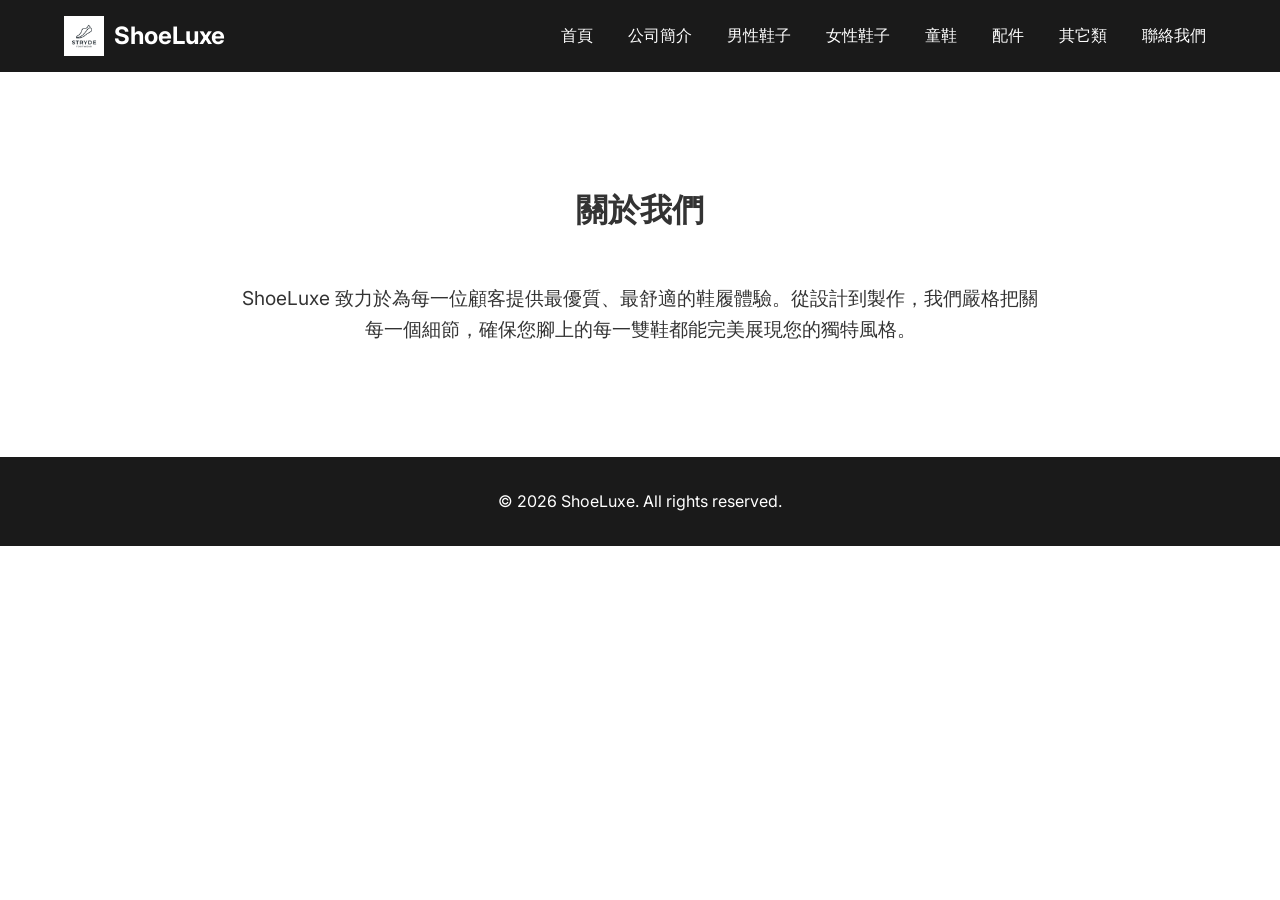
==== about.html @ 29075e4f "Add files via upload" ====
<!DOCTYPE html>
<html lang="zh-TW">
<head>
    <meta charset="UTF-8">
    <meta name="viewport" content="width=device-width, initial-scale=1.0">
    <title>公司簡介 - ShoeLuxe</title>
    <link rel="stylesheet" href="css/style.css">
    <link href="https://fonts.googleapis.com/css2?family=Inter:wght@400;600;700&display=swap" rel="stylesheet">
</head>
<body>
    <nav class="navbar">
        <div class="container">
            <a href="index.html" class="logo"><img src="images/logo.png" alt="ShoeLogo" style="height:40px;"> ShoeLuxe</a>
            <ul class="nav-links">
                <li><a href="index.html">首頁</a></li>
                <li><a href="about.html">公司簡介</a></li>
                <li><a href="mens.html">男性鞋子</a></li>
                <li><a href="womens.html">女性鞋子</a></li>
                <li><a href="kids.html">童鞋</a></li>
                <li><a href="accessories.html">配件</a></li>
                <li><a href="others.html">其它類</a></li>
                <li><a href="contact.html">聯絡我們</a></li>
            </ul>
        </div>
    </nav>
    <div class="container about">
        <h2 class="section-title">關於我們</h2>
        <p style="max-width: 800px; margin: 0 auto; font-size: 1.2rem;">ShoeLuxe 致力於為每一位顧客提供最優質、最舒適的鞋履體驗。從設計到製作，我們嚴格把關每一個細節，確保您腳上的每一雙鞋都能完美展現您的獨特風格。</p>
    </div>
    <footer class="footer">
        <div class="container">
            <p>&copy; 2026 ShoeLuxe. All rights reserved.</p>
        </div>
    </footer>
    <script src="js/products.js"></script>
    <script src="js/main.js"></script>
</body>
</html>
---- css/style.css ----
:root {
    --primary-color: #1a1a1a;
    --secondary-color: #f4f4f4;
    --accent-color: #c99c5f;
    --text-color: #333;
    --bg-color: #fff;
    --font-family: 'Inter', sans-serif;
}
* { margin: 0; padding: 0; box-sizing: border-box; }
body { font-family: var(--font-family); color: var(--text-color); background: var(--bg-color); line-height: 1.6; }
.container { width: 90%; max-width: 1200px; margin: 0 auto; }
.navbar { background: var(--primary-color); padding: 1rem 0; color: #fff; position: sticky; top: 0; z-index: 100;}
.navbar .container { display: flex; justify-content: space-between; align-items: center; }
.navbar .logo { color: #fff; text-decoration: none; font-size: 1.5rem; font-weight: bold; display: flex; align-items: center; gap: 10px;}
.navbar .nav-links { list-style: none; display: flex; gap: 15px; }
.navbar .nav-links a { color: #fff; text-decoration: none; padding: 5px 10px; transition: color 0.3s; }
.navbar .nav-links a:hover { color: var(--accent-color); }
.hero { background: var(--secondary-color); padding: 4rem 0; text-align: center; }
.hero h1 { font-size: 3rem; margin-bottom: 1rem; }
.hero p { font-size: 1.2rem; color: #666; margin-bottom: 2rem; }
.btn { display: inline-block; background: var(--primary-color); color: #fff; padding: 10px 20px; text-decoration: none; border-radius: 5px; transition: background 0.3s; cursor: pointer; border: none; font-size: 1rem;}
.btn:hover { background: var(--accent-color); }
.section-title { text-align: center; margin: 3rem 0; font-size: 2rem; }
.products-grid { display: grid; grid-template-columns: repeat(auto-fit, minmax(250px, 1fr)); gap: 2rem; margin-bottom: 3rem; }
.product-card { border: 1px solid #ddd; border-radius: 8px; overflow: hidden; transition: transform 0.3s, box-shadow 0.3s; background: #fff;}
.product-card:hover { transform: translateY(-5px); box-shadow: 0 5px 15px rgba(0,0,0,0.1); }
.product-card img { width: 100%; height: 250px; object-fit: cover; }
.product-card-body { padding: 1.5rem; text-align: center; }
.product-card h3 { margin-bottom: 0.5rem; }
.product-card .price { color: var(--accent-color); font-weight: bold; font-size: 1.2rem; margin-bottom: 1rem; }
.footer { background: var(--primary-color); color: #fff; text-align: center; padding: 2rem 0; margin-top: 3rem; }
.about, .contact { padding: 4rem 0; text-align: center; }
.contact form { max-width: 600px; margin: 0 auto; display: flex; flex-direction: column; gap: 1rem; }
.contact input, .contact textarea { padding: 10px; border: 1px solid #ddd; border-radius: 5px; font-family: inherit; }
.contact textarea { height: 150px; resize: vertical; }

/* Product Page Specific */
.product-detail { display: flex; gap: 3rem; padding: 4rem 0; align-items: center; }
.product-detail .img-container { flex: 1; }
.product-detail img { width: 100%; border-radius: 10px; box-shadow: 0 5px 15px rgba(0,0,0,0.1); }
.product-detail .info { flex: 1; }
.product-detail h1 { font-size: 2.5rem; margin-bottom: 1rem; }
.product-detail .price { font-size: 1.8rem; color: var(--accent-color); font-weight: bold; margin-bottom: 1rem; }
.product-detail p { font-size: 1.1rem; color: #555; margin-bottom: 2rem; }
@media(max-width: 768px) {
    .product-detail { flex-direction: column; }
    .navbar .container { flex-direction: column; gap: 1rem; }
}
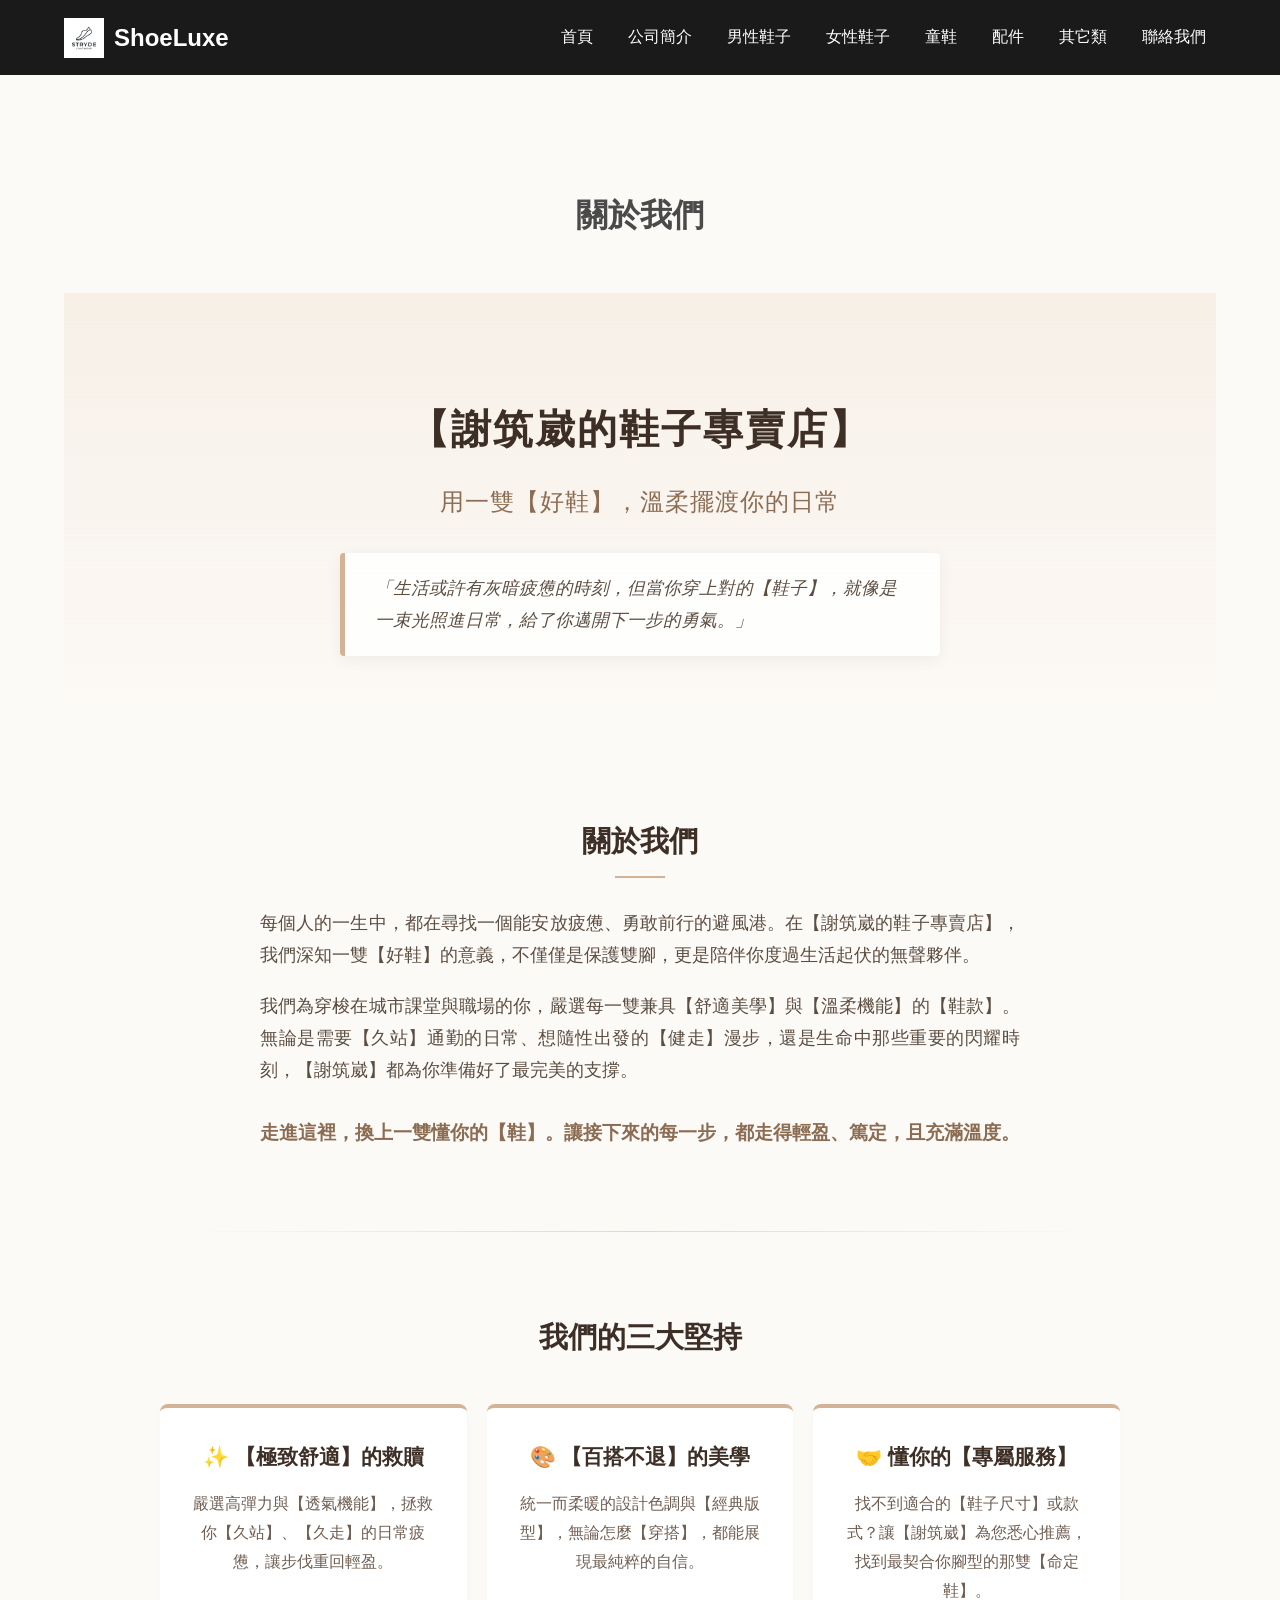
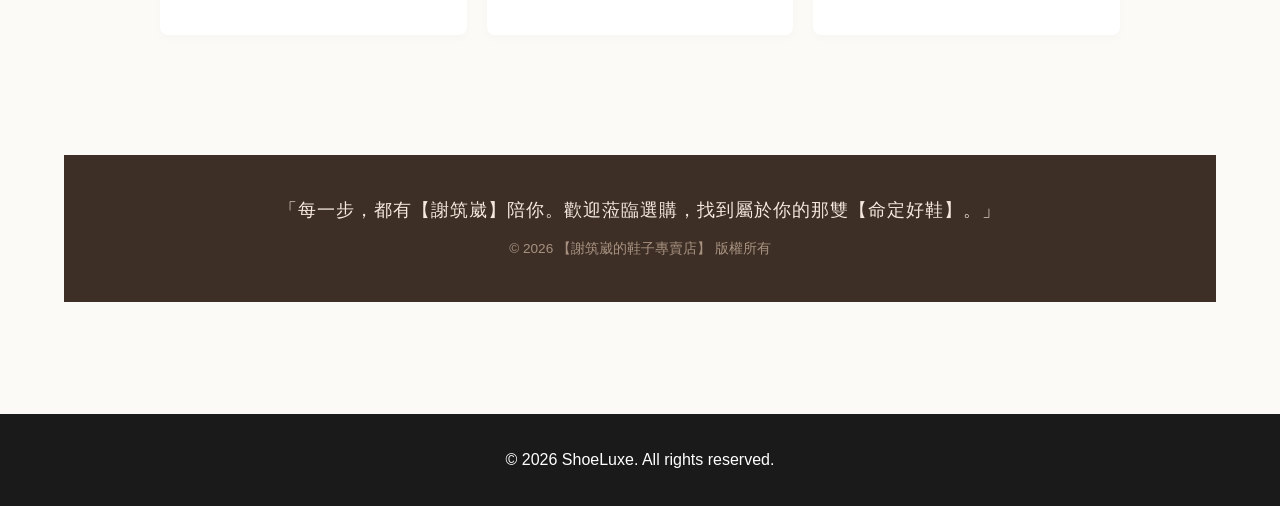
==== commit 11f083f4: "Add files via upload" ====
--- a/about.html
+++ b/about.html
@@ -25,7 +25,71 @@
     </nav>
     <div class="container about">
         <h2 class="section-title">關於我們</h2>
-        <p style="max-width: 800px; margin: 0 auto; font-size: 1.2rem;">ShoeLuxe 致力於為每一位顧客提供最優質、最舒適的鞋履體驗。從設計到製作，我們嚴格把關每一個細節，確保您腳上的每一雙鞋都能完美展現您的獨特風格。</p>
+       <body style="margin: 0; padding: 0; font-family: 'PingFang TC', 'Heiti TC', 'Microsoft JhengHei', sans-serif; background-color: #fcfaf7; color: #4a4a4a; line-height: 1.8;">
+
+    <!-- 橫幅 Header / Banner -->
+    <header style="background: linear-gradient(rgba(244, 233, 220, 0.6), rgba(252, 250, 247, 1)), url('https://images.unsplash.com/photo-1549298916-b41d501d3772?auto=format&fit=crop&w=1200&q=80') center/cover no-repeat; padding: 100px 20px; text-align: center;">
+        <h1 style="font-size: 2.5rem; color: #3d2f26; margin: 0 0 15px 0; font-weight: 700; letter-spacing: 2px;">【謝筑崴的鞋子專賣店】</h1>
+        <p style="font-size: 1.5rem; color: #8c6d53; margin: 0 0 30px 0; font-weight: 500; letter-spacing: 1px;">用一雙【好鞋】，溫柔擺渡你的日常</p>
+        
+        <!-- 金句引言 Blockquote -->
+        <div style="max-width: 600px; margin: 0 auto; background-color: rgba(255, 255, 255, 0.85); border-left: 5px solid #d4b295; padding: 20px 30px; border-radius: 4px; box-shadow: 0 4px 15px rgba(0,0,0,0.05);">
+            <p style="margin: 0; font-style: italic; color: #5c4d41; font-size: 1.1rem; text-align: left;">
+                「生活或許有灰暗疲憊的時刻，但當你穿上對的【鞋子】，就像是一束光照進日常，給了你邁開下一步的勇氣。」
+            </p>
+        </div>
+    </header>
+
+    <!-- 品牌故事 Section -->
+    <section style="max-width: 800px; margin: 0 auto; padding: 60px 20px; text-align: center;">
+        <h2 style="font-size: 1.8rem; color: #3d2f26; margin-bottom: 30px; position: relative; padding-bottom: 10px;">
+            關於我們
+            <span style="position: absolute; bottom: 0; left: 50%; transform: translateX(-50%); width: 50px; height: 2px; background-color: #d4b295;"></span>
+        </h2>
+        <p style="font-size: 1.1rem; color: #5c4d41; margin-bottom: 20px; text-align: justify; text-justify: inter-ideograph;">
+            每個人的一生中，都在尋找一個能安放疲憊、勇敢前行的避風港。在【謝筑崴的鞋子專賣店】，我們深知一雙【好鞋】的意義，不僅僅是保護雙腳，更是陪伴你度過生活起伏的無聲夥伴。
+        </p>
+        <p style="font-size: 1.1rem; color: #5c4d41; margin-bottom: 20px; text-align: justify; text-justify: inter-ideograph;">
+            我們為穿梭在城市課堂與職場的你，嚴選每一雙兼具【舒適美學】與【溫柔機能】的【鞋款】。無論是需要【久站】通勤的日常、想隨性出發的【健走】漫步，還是生命中那些重要的閃耀時刻，【謝筑崴】都為你準備好了最完美的支撐。
+        </p>
+        <p style="font-size: 1.2rem; color: #8c6d53; font-weight: bold; margin-top: 30px;">
+            走進這裡，換上一雙懂你的【鞋】。讓接下來的每一步，都走得輕盈、篤定，且充滿溫度。
+        </p>
+    </section>
+
+    <!-- 分隔線 -->
+    <hr style="border: 0; height: 1px; background: linear-gradient(to right, rgba(0,0,0,0), rgba(212, 178, 149, 0.5), rgba(0,0,0,0)); margin: 20px auto; max-width: 80%;" />
+
+    <!-- 三大堅持 Section -->
+    <section style="max-width: 1000px; margin: 0 auto; padding: 60px 20px;">
+        <h2 style="font-size: 1.8rem; color: #3d2f26; text-align: center; margin-bottom: 40px;">我們的三大堅持</h2>
+        
+        <div style="display: flex; flex-wrap: wrap; justify-content: space-between; gap: 20px;">
+            <!-- 堅持 1 -->
+            <div style="flex: 1; min-width: 280px; background-color: #ffffff; padding: 30px; border-radius: 8px; box-shadow: 0 4px 10px rgba(0,0,0,0.02); border-top: 4px solid #d4b295;">
+                <h3 style="font-size: 1.3rem; color: #3d2f26; margin-top: 0; margin-bottom: 15px;">✨ 【極致舒適】的救贖</h3>
+                <p style="margin: 0; color: #6e5e52; font-size: 1rem;">嚴選高彈力與【透氣機能】，拯救你【久站】、【久走】的日常疲憊，讓步伐重回輕盈。</p>
+            </div>
+            
+            <!-- 堅持 2 -->
+            <div style="flex: 1; min-width: 280px; background-color: #ffffff; padding: 30px; border-radius: 8px; box-shadow: 0 4px 10px rgba(0,0,0,0.02); border-top: 4px solid #d4b295;">
+                <h3 style="font-size: 1.3rem; color: #3d2f26; margin-top: 0; margin-bottom: 15px;">🎨 【百搭不退】的美學</h3>
+                <p style="margin: 0; color: #6e5e52; font-size: 1rem;">統一而柔暖的設計色調與【經典版型】，無論怎麼【穿搭】，都能展現最純粹的自信。</p>
+            </div>
+            
+            <!-- 堅持 3 -->
+            <div style="flex: 1; min-width: 280px; background-color: #ffffff; padding: 30px; border-radius: 8px; box-shadow: 0 4px 10px rgba(0,0,0,0.02); border-top: 4px solid #d4b295;">
+                <h3 style="font-size: 1.3rem; color: #3d2f26; margin-top: 0; margin-bottom: 15px;">🤝 懂你的【專屬服務】</h3>
+                <p style="margin: 0; color: #6e5e52; font-size: 1rem;">找不到適合的【鞋子尺寸】或款式？讓【謝筑崴】為您悉心推薦，找到最契合你腳型的那雙【命定鞋】。</p>
+            </div>
+        </div>
+    </section>
+
+    <!-- 頁尾 Footer -->
+    <footer style="background-color: #3d2f26; color: #f4e9dc; text-align: center; padding: 40px 20px; margin-top: 60px;">
+        <p style="font-size: 1.1rem; margin: 0 0 10px 0; letter-spacing: 1px;">「每一步，都有【謝筑崴】陪你。歡迎蒞臨選購，找到屬於你的那雙【命定好鞋】。」</p>
+        <p style="font-size: 0.85rem; color: #a89280; margin: 0;">&copy; 2026 【謝筑崴的鞋子專賣店】 版權所有</p>
+    </footer>
     </div>
     <footer class="footer">
         <div class="container">
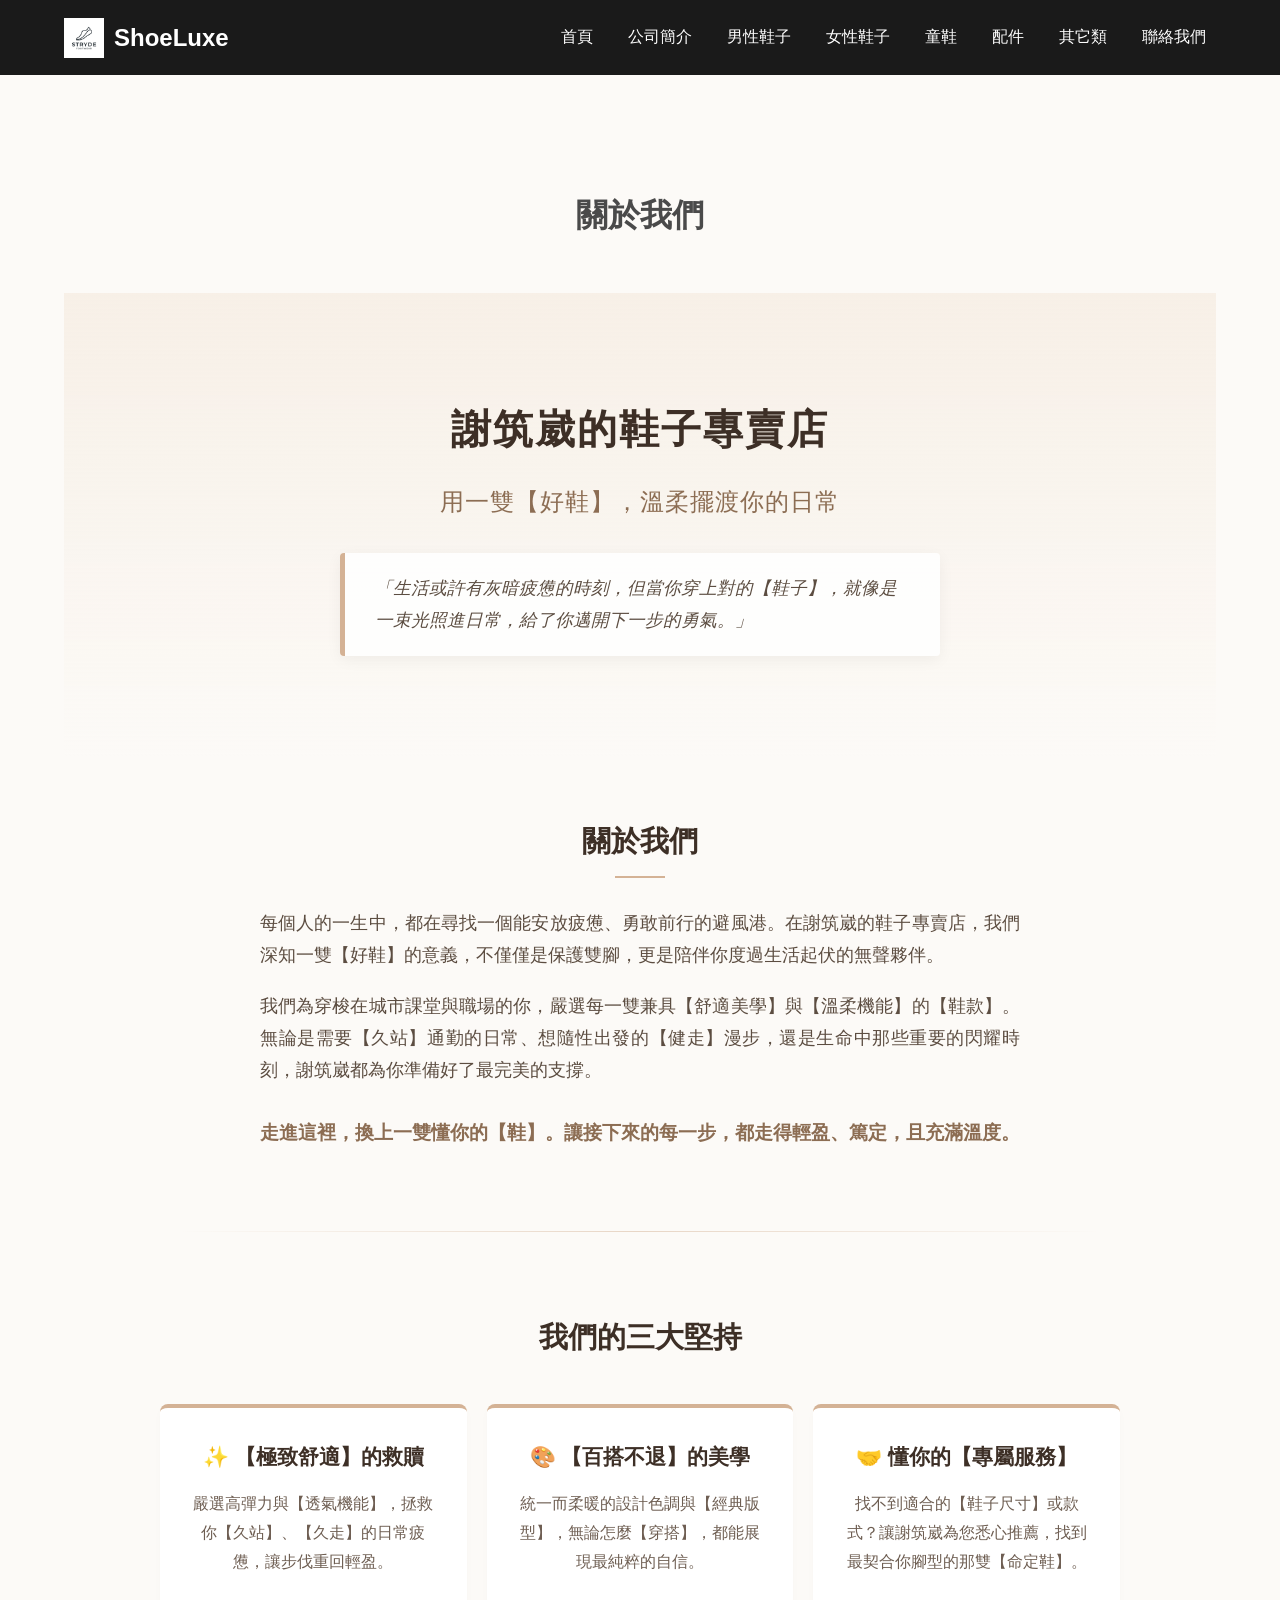
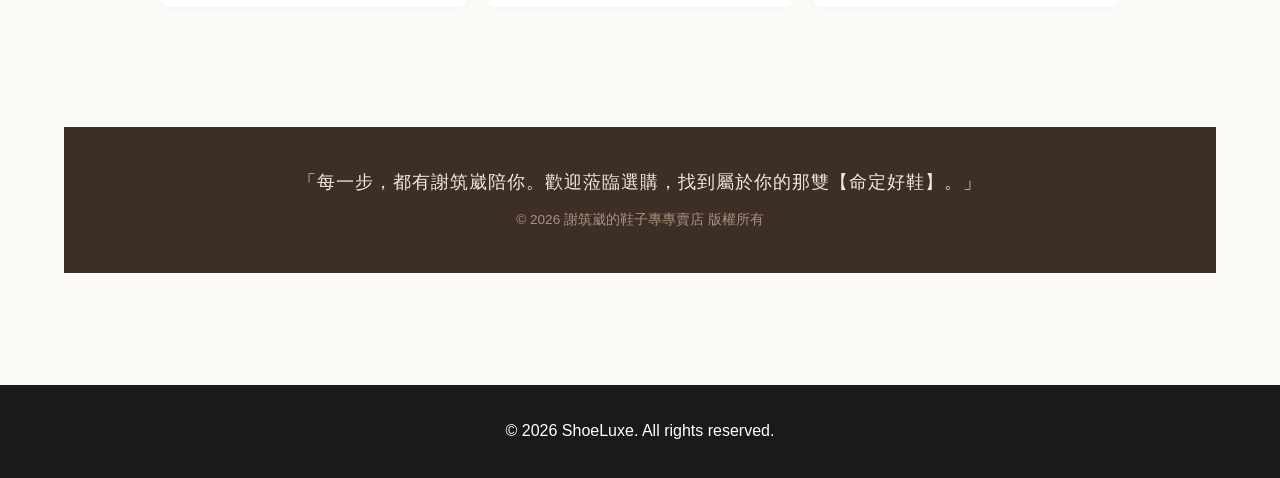
==== commit c098be76: "Add files via upload" ====
--- a/about.html
+++ b/about.html
@@ -29,7 +29,7 @@
 
     <!-- 橫幅 Header / Banner -->
     <header style="background: linear-gradient(rgba(244, 233, 220, 0.6), rgba(252, 250, 247, 1)), url('https://images.unsplash.com/photo-1549298916-b41d501d3772?auto=format&fit=crop&w=1200&q=80') center/cover no-repeat; padding: 100px 20px; text-align: center;">
-        <h1 style="font-size: 2.5rem; color: #3d2f26; margin: 0 0 15px 0; font-weight: 700; letter-spacing: 2px;">【謝筑崴的鞋子專賣店】</h1>
+        <h1 style="font-size: 2.5rem; color: #3d2f26; margin: 0 0 15px 0; font-weight: 700; letter-spacing: 2px;">謝筑崴的鞋子專賣店</h1>
         <p style="font-size: 1.5rem; color: #8c6d53; margin: 0 0 30px 0; font-weight: 500; letter-spacing: 1px;">用一雙【好鞋】，溫柔擺渡你的日常</p>
         
         <!-- 金句引言 Blockquote -->
@@ -47,10 +47,10 @@
             <span style="position: absolute; bottom: 0; left: 50%; transform: translateX(-50%); width: 50px; height: 2px; background-color: #d4b295;"></span>
         </h2>
         <p style="font-size: 1.1rem; color: #5c4d41; margin-bottom: 20px; text-align: justify; text-justify: inter-ideograph;">
-            每個人的一生中，都在尋找一個能安放疲憊、勇敢前行的避風港。在【謝筑崴的鞋子專賣店】，我們深知一雙【好鞋】的意義，不僅僅是保護雙腳，更是陪伴你度過生活起伏的無聲夥伴。
+            每個人的一生中，都在尋找一個能安放疲憊、勇敢前行的避風港。在謝筑崴的鞋子專賣店，我們深知一雙【好鞋】的意義，不僅僅是保護雙腳，更是陪伴你度過生活起伏的無聲夥伴。
         </p>
         <p style="font-size: 1.1rem; color: #5c4d41; margin-bottom: 20px; text-align: justify; text-justify: inter-ideograph;">
-            我們為穿梭在城市課堂與職場的你，嚴選每一雙兼具【舒適美學】與【溫柔機能】的【鞋款】。無論是需要【久站】通勤的日常、想隨性出發的【健走】漫步，還是生命中那些重要的閃耀時刻，【謝筑崴】都為你準備好了最完美的支撐。
+            我們為穿梭在城市課堂與職場的你，嚴選每一雙兼具【舒適美學】與【溫柔機能】的【鞋款】。無論是需要【久站】通勤的日常、想隨性出發的【健走】漫步，還是生命中那些重要的閃耀時刻，謝筑崴都為你準備好了最完美的支撐。
         </p>
         <p style="font-size: 1.2rem; color: #8c6d53; font-weight: bold; margin-top: 30px;">
             走進這裡，換上一雙懂你的【鞋】。讓接下來的每一步，都走得輕盈、篤定，且充滿溫度。
@@ -80,15 +80,15 @@
             <!-- 堅持 3 -->
             <div style="flex: 1; min-width: 280px; background-color: #ffffff; padding: 30px; border-radius: 8px; box-shadow: 0 4px 10px rgba(0,0,0,0.02); border-top: 4px solid #d4b295;">
                 <h3 style="font-size: 1.3rem; color: #3d2f26; margin-top: 0; margin-bottom: 15px;">🤝 懂你的【專屬服務】</h3>
-                <p style="margin: 0; color: #6e5e52; font-size: 1rem;">找不到適合的【鞋子尺寸】或款式？讓【謝筑崴】為您悉心推薦，找到最契合你腳型的那雙【命定鞋】。</p>
+                <p style="margin: 0; color: #6e5e52; font-size: 1rem;">找不到適合的【鞋子尺寸】或款式？讓謝筑崴為您悉心推薦，找到最契合你腳型的那雙【命定鞋】。</p>
             </div>
         </div>
     </section>
 
     <!-- 頁尾 Footer -->
     <footer style="background-color: #3d2f26; color: #f4e9dc; text-align: center; padding: 40px 20px; margin-top: 60px;">
-        <p style="font-size: 1.1rem; margin: 0 0 10px 0; letter-spacing: 1px;">「每一步，都有【謝筑崴】陪你。歡迎蒞臨選購，找到屬於你的那雙【命定好鞋】。」</p>
-        <p style="font-size: 0.85rem; color: #a89280; margin: 0;">&copy; 2026 【謝筑崴的鞋子專賣店】 版權所有</p>
+        <p style="font-size: 1.1rem; margin: 0 0 10px 0; letter-spacing: 1px;">「每一步，都有謝筑崴陪你。歡迎蒞臨選購，找到屬於你的那雙【命定好鞋】。」</p>
+        <p style="font-size: 0.85rem; color: #a89280; margin: 0;">&copy; 2026 謝筑崴的鞋子專專賣店 版權所有</p>
     </footer>
     </div>
     <footer class="footer">
